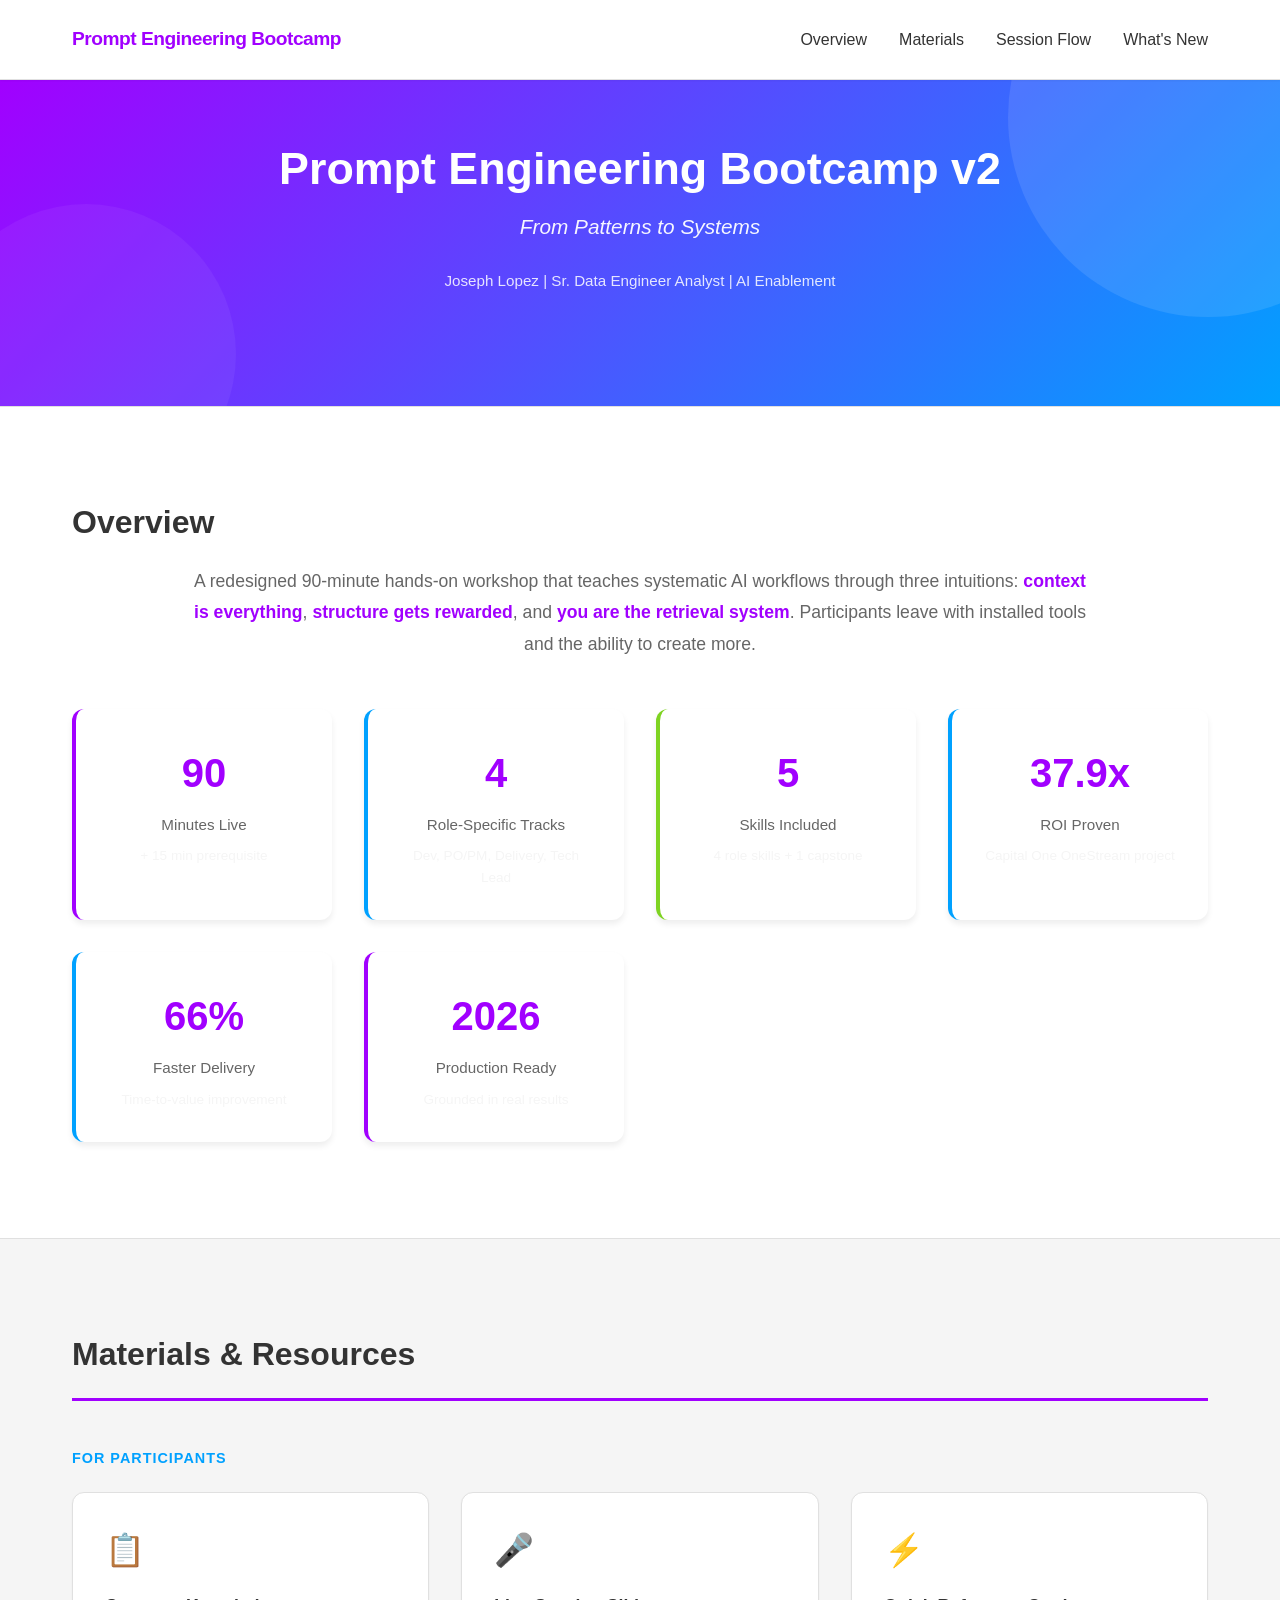
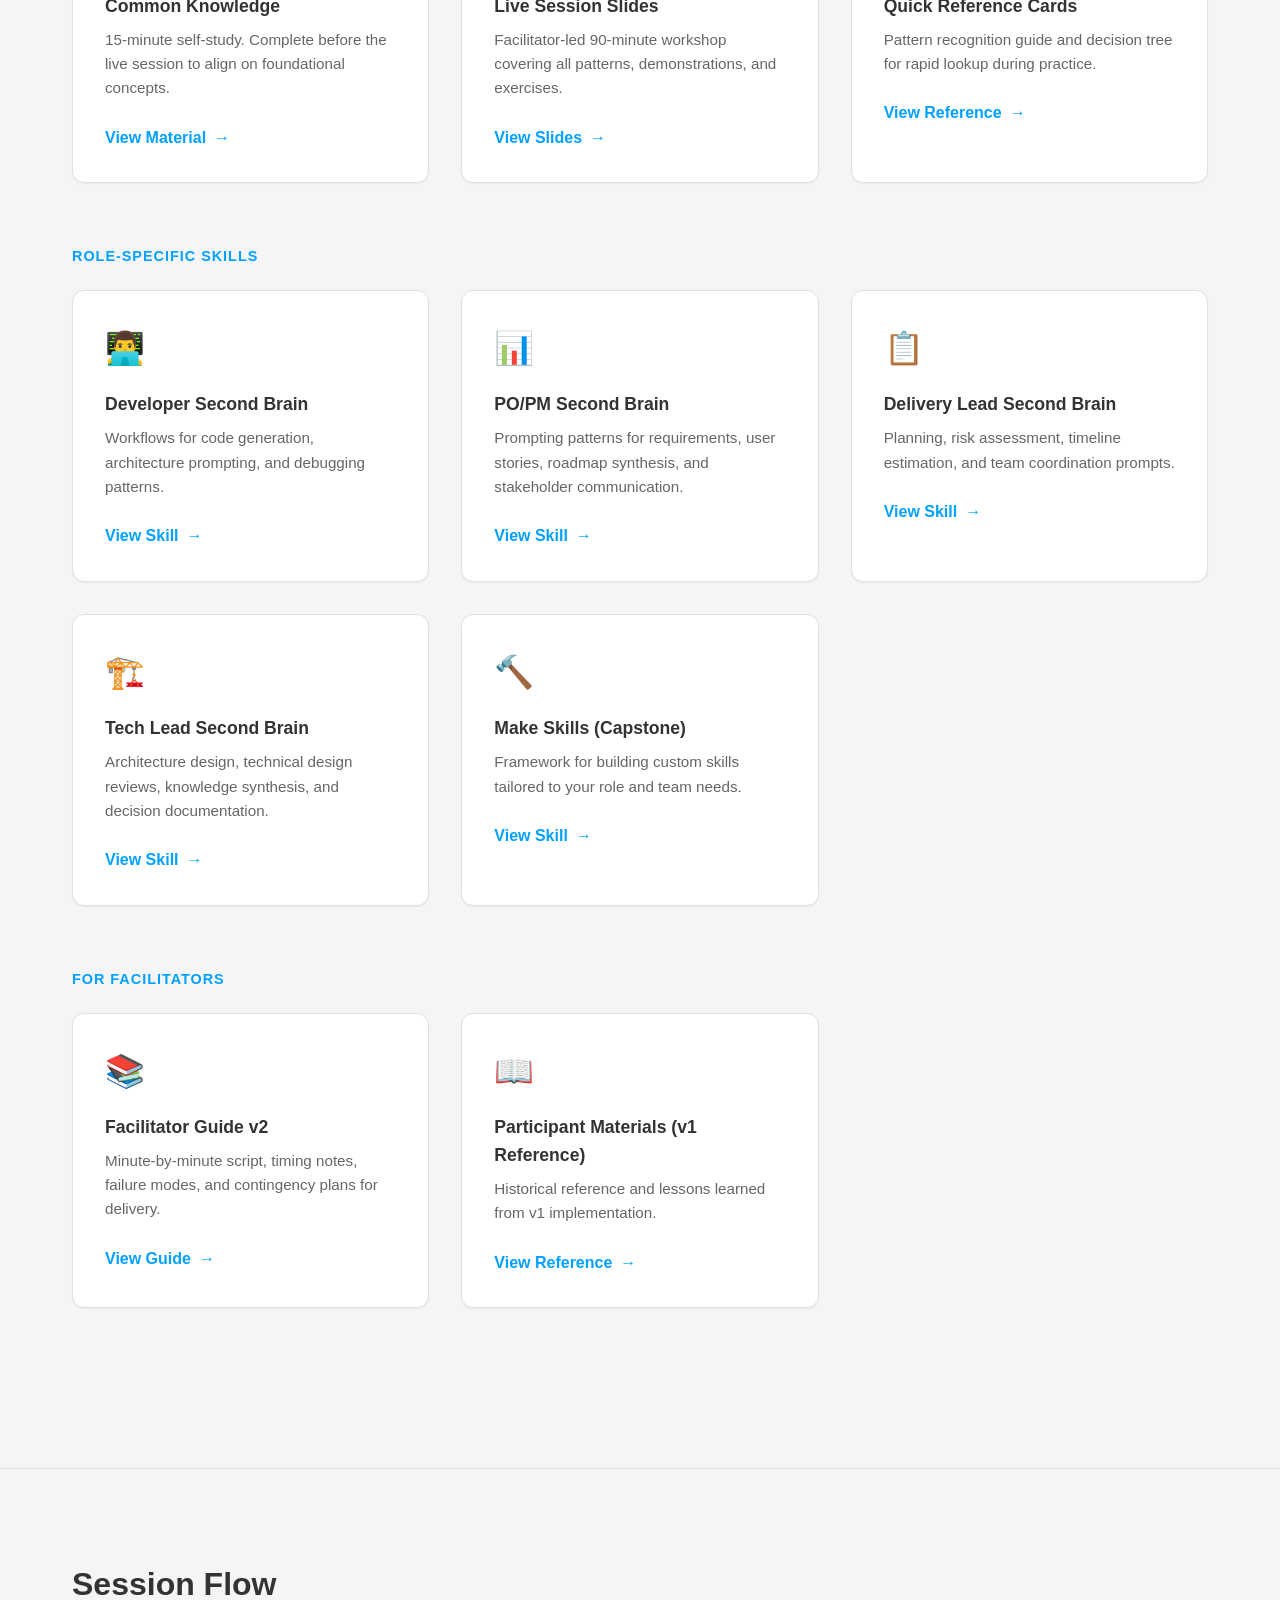
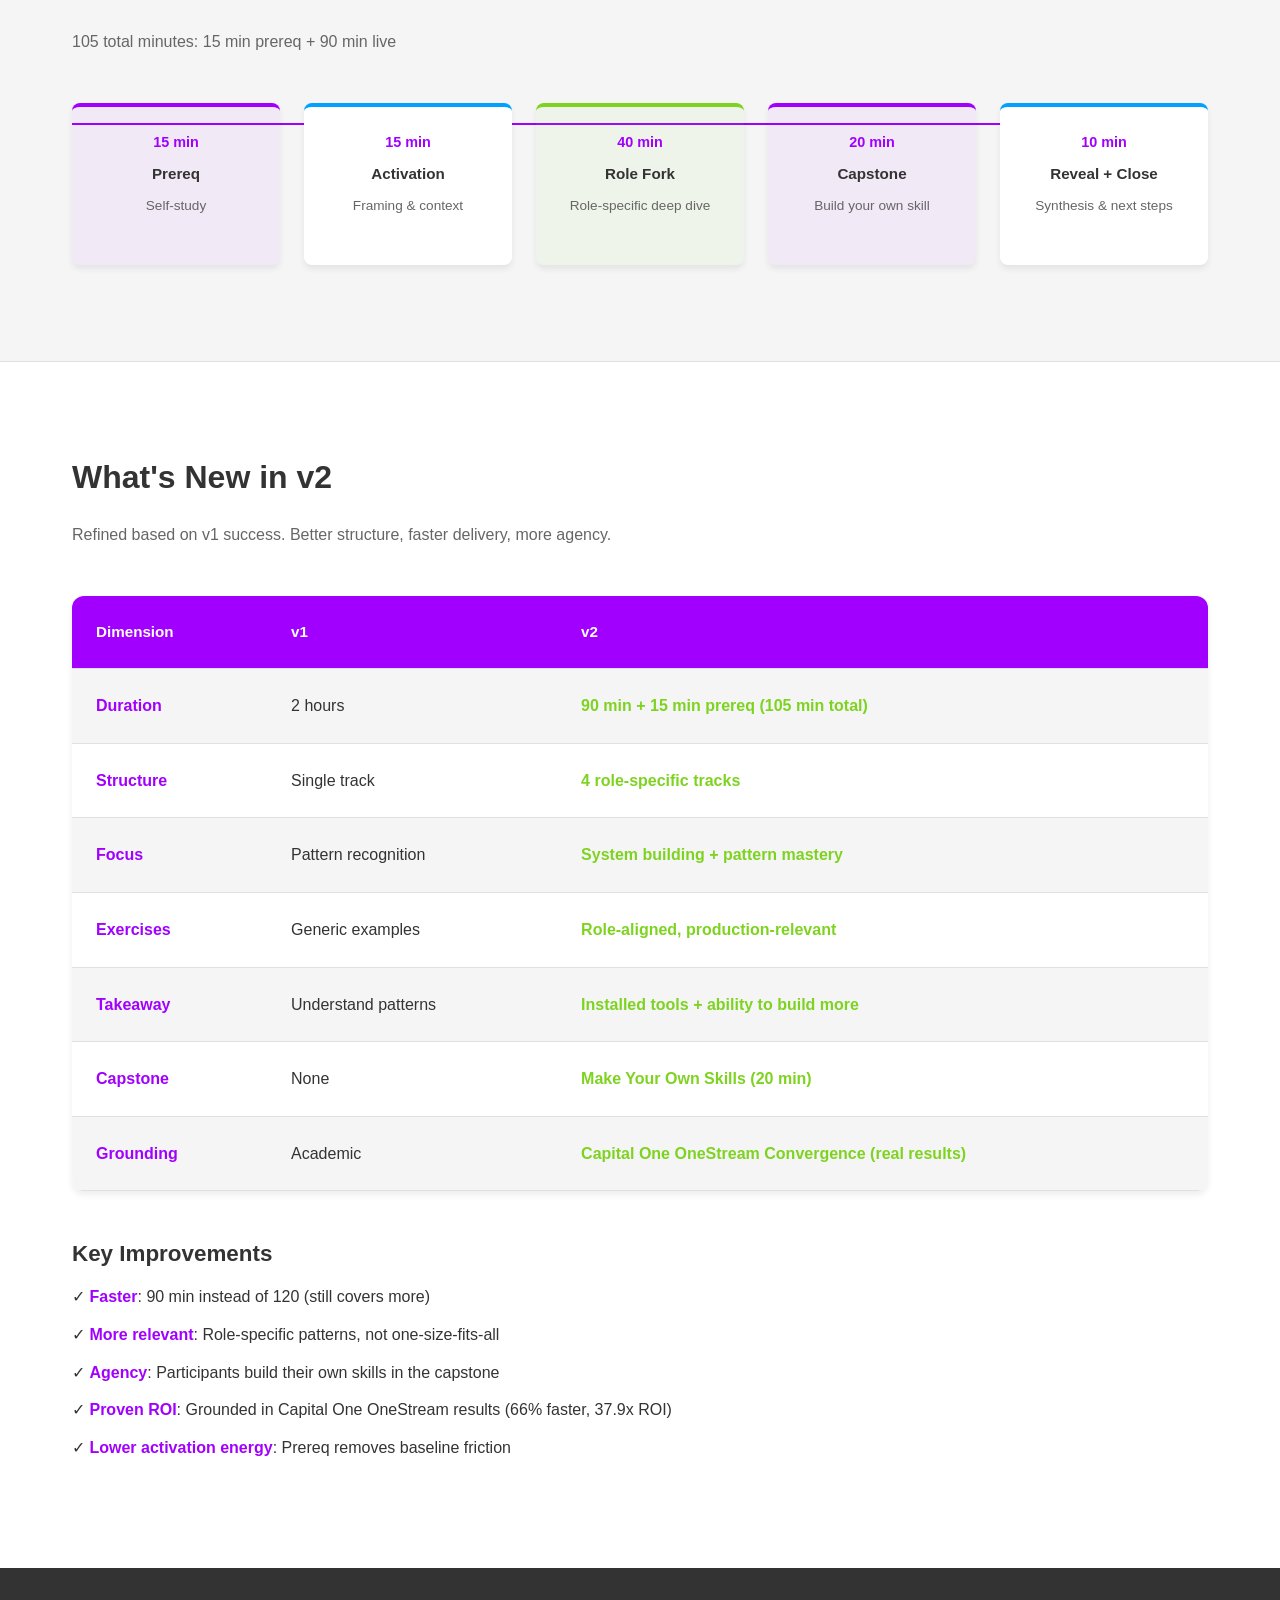
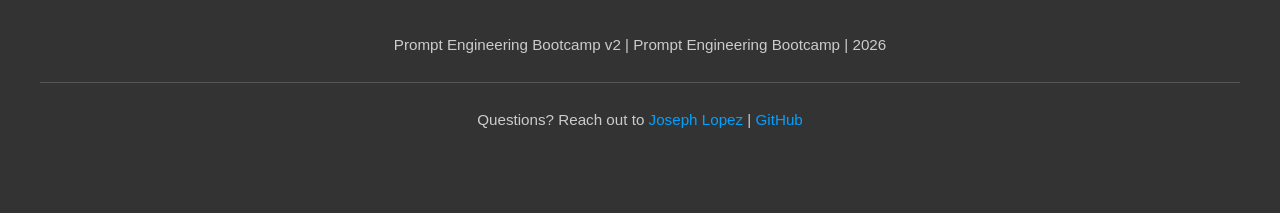
==== index.html @ 70ca4b30 "Remove Accenture branding from content — keep as generic workshop materials" ====
<!DOCTYPE html>
<html lang="en">
<head>
    <meta charset="UTF-8">
    <meta name="viewport" content="width=device-width, initial-scale=1.0">
    <title>Prompt Engineering Bootcamp v2 | Prompt Engineering Bootcamp</title>
    <style>
        /* ================================================================
           ACCENTURE BRAND COLORS & DESIGN SYSTEM
           ================================================================ */
        :root {
            --color-primary: #A100FF;
            --color-secondary: #00A1FF;
            --color-success: #7ED321;
            --color-warning: #FFB74D;
            --color-gray-dark: #333333;
            --color-gray-mid: #666666;
            --color-gray-light: #F5F5F5;
            --color-white: #FFFFFF;
            --color-bg: #FAFAFA;

            --font-family: -apple-system, BlinkMacSystemFont, 'Segoe UI', 'Roboto', 'Helvetica Neue', Arial, sans-serif;
            --font-mono: 'Courier New', 'Monaco', monospace;

            --spacing-xs: 0.5rem;
            --spacing-sm: 1rem;
            --spacing-md: 1.5rem;
            --spacing-lg: 2rem;
            --spacing-xl: 3rem;
            --spacing-2xl: 4rem;

            --shadow-sm: 0 1px 2px rgba(0, 0, 0, 0.05);
            --shadow-md: 0 4px 6px rgba(0, 0, 0, 0.07);
            --shadow-lg: 0 10px 15px rgba(0, 0, 0, 0.1);

            --border-radius: 8px;
            --border-radius-lg: 12px;
        }

        /* ================================================================
           RESET & BASE STYLES
           ================================================================ */
        * {
            margin: 0;
            padding: 0;
            box-sizing: border-box;
        }

        html {
            scroll-behavior: smooth;
        }

        body {
            font-family: var(--font-family);
            font-size: 1rem;
            line-height: 1.6;
            color: var(--color-gray-dark);
            background-color: var(--color-bg);
        }

        /* ================================================================
           TYPOGRAPHY
           ================================================================ */
        h1 {
            font-size: 3rem;
            font-weight: 700;
            line-height: 1.1;
            margin-bottom: var(--spacing-md);
            color: var(--color-gray-dark);
        }

        h2 {
            font-size: 2rem;
            font-weight: 600;
            line-height: 1.2;
            margin-bottom: var(--spacing-md);
            color: var(--color-gray-dark);
        }

        h3 {
            font-size: 1.4rem;
            font-weight: 600;
            line-height: 1.3;
            margin-bottom: var(--spacing-sm);
            color: var(--color-gray-dark);
        }

        p {
            margin-bottom: var(--spacing-md);
            line-height: 1.7;
        }

        a {
            color: var(--color-secondary);
            text-decoration: none;
            font-weight: 500;
            transition: color 0.2s ease;
        }

        a:hover {
            color: var(--color-primary);
            text-decoration: underline;
        }

        strong {
            color: var(--color-primary);
            font-weight: 600;
        }

        /* ================================================================
           HEADER / NAVIGATION
           ================================================================ */
        header {
            background: var(--color-white);
            border-bottom: 1px solid #E0E0E0;
            position: sticky;
            top: 0;
            z-index: 100;
            box-shadow: var(--shadow-sm);
        }

        nav {
            max-width: 1200px;
            margin: 0 auto;
            padding: var(--spacing-md) var(--spacing-lg);
            display: flex;
            justify-content: space-between;
            align-items: center;
        }

        .logo {
            font-size: 1.2rem;
            font-weight: 700;
            color: var(--color-primary);
            letter-spacing: -0.5px;
        }

        .nav-links {
            display: flex;
            gap: var(--spacing-lg);
            list-style: none;
        }

        .nav-links a {
            color: var(--color-gray-dark);
            font-weight: 500;
            transition: color 0.2s ease;
        }

        .nav-links a:hover {
            color: var(--color-primary);
            text-decoration: none;
        }

        @media (max-width: 768px) {
            .nav-links {
                display: none;
            }

            h1 {
                font-size: 2rem;
            }

            h2 {
                font-size: 1.5rem;
            }
        }

        /* ================================================================
           HERO SECTION
           ================================================================ */
        .hero {
            background: linear-gradient(135deg, var(--color-primary) 0%, var(--color-secondary) 100%);
            color: var(--color-white);
            padding: var(--spacing-2xl) var(--spacing-lg);
            text-align: center;
            position: relative;
            overflow: hidden;
        }

        .hero::before {
            content: '';
            position: absolute;
            top: -50%;
            right: -10%;
            width: 400px;
            height: 400px;
            background: rgba(255, 255, 255, 0.1);
            border-radius: 50%;
            pointer-events: none;
        }

        .hero::after {
            content: '';
            position: absolute;
            bottom: -30%;
            left: -5%;
            width: 300px;
            height: 300px;
            background: rgba(255, 255, 255, 0.05);
            border-radius: 50%;
            pointer-events: none;
        }

        .hero-content {
            max-width: 800px;
            margin: 0 auto;
            position: relative;
            z-index: 2;
        }

        .hero h1 {
            color: var(--color-white);
            margin-bottom: var(--spacing-sm);
            font-size: 2.8rem;
        }

        .hero .subtitle {
            font-size: 1.3rem;
            font-weight: 300;
            margin-bottom: var(--spacing-md);
            opacity: 0.95;
            font-style: italic;
        }

        .hero .byline {
            font-size: 0.95rem;
            opacity: 0.85;
            margin-bottom: var(--spacing-xl);
        }

        .cta-button {
            display: inline-block;
            background: var(--color-white);
            color: var(--color-primary);
            padding: var(--spacing-sm) var(--spacing-lg);
            border-radius: var(--border-radius);
            font-weight: 600;
            transition: all 0.3s ease;
            text-decoration: none;
            cursor: pointer;
            border: none;
            font-size: 1rem;
        }

        .cta-button:hover {
            transform: translateY(-2px);
            box-shadow: var(--shadow-lg);
            background: var(--color-gray-light);
        }

        /* ================================================================
           CONTAINER & SECTIONS
           ================================================================ */
        .container {
            max-width: 1200px;
            margin: 0 auto;
            padding: var(--spacing-lg);
        }

        section {
            padding: var(--spacing-2xl) 0;
            border-bottom: 1px solid #E0E0E0;
        }

        section:last-of-type {
            border-bottom: none;
        }

        section.light-bg {
            background: var(--color-gray-light);
        }

        /* ================================================================
           OVERVIEW / DESCRIPTION
           ================================================================ */
        .overview {
            background: var(--color-white);
        }

        .overview-description {
            font-size: 1.1rem;
            line-height: 1.8;
            color: var(--color-gray-mid);
            max-width: 900px;
            margin: 0 auto var(--spacing-xl);
            text-align: center;
        }

        /* ================================================================
           STAT CARDS / GRID
           ================================================================ */
        .stats-grid {
            display: grid;
            grid-template-columns: repeat(auto-fit, minmax(250px, 1fr));
            gap: var(--spacing-lg);
            margin-top: var(--spacing-xl);
        }

        .stat-card {
            background: var(--color-white);
            padding: var(--spacing-lg);
            border-radius: var(--border-radius-lg);
            text-align: center;
            box-shadow: var(--shadow-md);
            transition: transform 0.3s ease, box-shadow 0.3s ease;
            border-left: 4px solid var(--color-secondary);
        }

        .stat-card:hover {
            transform: translateY(-4px);
            box-shadow: var(--shadow-lg);
        }

        .stat-card.primary {
            border-left-color: var(--color-primary);
        }

        .stat-card.success {
            border-left-color: var(--color-success);
        }

        .stat-card .number {
            font-size: 2.5rem;
            font-weight: 700;
            color: var(--color-primary);
            margin-bottom: var(--spacing-xs);
        }

        .stat-card .label {
            font-size: 0.95rem;
            color: var(--color-gray-mid);
            font-weight: 500;
        }

        .stat-card .detail {
            font-size: 0.85rem;
            color: var(--color-gray-light);
            margin-top: var(--spacing-xs);
        }

        /* ================================================================
           MATERIALS SECTION
           ================================================================ */
        .materials {
            background: var(--color-white);
        }

        .materials h2 {
            border-bottom: 3px solid var(--color-primary);
            padding-bottom: var(--spacing-md);
            margin-bottom: var(--spacing-xl);
        }

        .materials-subsection {
            margin-bottom: var(--spacing-2xl);
        }

        .materials-subsection h3 {
            color: var(--color-secondary);
            text-transform: uppercase;
            font-size: 0.9rem;
            letter-spacing: 1px;
            margin-bottom: var(--spacing-md);
            font-weight: 700;
        }

        .card-grid {
            display: grid;
            grid-template-columns: repeat(auto-fill, minmax(300px, 1fr));
            gap: var(--spacing-lg);
        }

        .material-card {
            background: var(--color-white);
            border: 1px solid #E0E0E0;
            border-radius: var(--border-radius-lg);
            padding: var(--spacing-lg);
            transition: all 0.3s ease;
            box-shadow: var(--shadow-sm);
        }

        .material-card:hover {
            border-color: var(--color-secondary);
            box-shadow: var(--shadow-md);
            transform: translateY(-2px);
        }

        .material-card .icon {
            font-size: 2rem;
            margin-bottom: var(--spacing-sm);
        }

        .material-card h4 {
            font-size: 1.1rem;
            font-weight: 600;
            color: var(--color-gray-dark);
            margin-bottom: var(--spacing-xs);
        }

        .material-card .description {
            font-size: 0.95rem;
            color: var(--color-gray-mid);
            margin-bottom: var(--spacing-md);
            line-height: 1.6;
        }

        .material-card a {
            font-weight: 600;
            display: inline-flex;
            align-items: center;
            gap: 0.5rem;
        }

        .material-card a::after {
            content: '→';
            transition: transform 0.2s ease;
        }

        .material-card a:hover::after {
            transform: translateX(4px);
        }

        /* ================================================================
           SESSION FLOW TIMELINE
           ================================================================ */
        .flow-section {
            background: var(--color-gray-light);
        }

        .timeline {
            display: grid;
            grid-template-columns: repeat(auto-fit, minmax(150px, 1fr));
            gap: var(--spacing-md);
            margin-top: var(--spacing-xl);
            position: relative;
        }

        .timeline::before {
            content: '';
            position: absolute;
            top: 20px;
            left: 0;
            right: 0;
            height: 2px;
            background: var(--color-primary);
            z-index: 0;
        }

        @media (max-width: 768px) {
            .timeline::before {
                display: none;
            }
        }

        .timeline-item {
            background: var(--color-white);
            padding: var(--spacing-md);
            border-radius: var(--border-radius);
            position: relative;
            z-index: 1;
            text-align: center;
            box-shadow: var(--shadow-md);
            border-top: 4px solid var(--color-secondary);
        }

        .timeline-item.primary {
            border-top-color: var(--color-primary);
            background: rgba(161, 0, 255, 0.05);
        }

        .timeline-item.success {
            border-top-color: var(--color-success);
            background: rgba(126, 211, 33, 0.05);
        }

        .timeline-item .time {
            font-size: 0.9rem;
            font-weight: 700;
            color: var(--color-primary);
            margin-bottom: var(--spacing-xs);
        }

        .timeline-item .label {
            font-size: 0.95rem;
            font-weight: 600;
            color: var(--color-gray-dark);
        }

        /* ================================================================
           WHAT'S NEW COMPARISON
           ================================================================ */
        .whats-new {
            background: var(--color-white);
        }

        .comparison-table {
            width: 100%;
            border-collapse: collapse;
            margin-top: var(--spacing-xl);
            box-shadow: var(--shadow-md);
            border-radius: var(--border-radius-lg);
            overflow: hidden;
        }

        .comparison-table thead {
            background: var(--color-primary);
            color: var(--color-white);
        }

        .comparison-table th,
        .comparison-table td {
            padding: var(--spacing-md);
            text-align: left;
            border-bottom: 1px solid #E0E0E0;
        }

        .comparison-table th {
            font-weight: 600;
            font-size: 0.95rem;
        }

        .comparison-table tbody tr:nth-child(odd) {
            background: var(--color-gray-light);
        }

        .comparison-table tbody tr:hover {
            background: #F0F8FF;
        }

        .comparison-table .highlight {
            color: var(--color-success);
            font-weight: 600;
        }

        /* ================================================================
           FOOTER
           ================================================================ */
        footer {
            background: var(--color-gray-dark);
            color: var(--color-white);
            padding: var(--spacing-2xl) var(--spacing-lg);
            text-align: center;
            font-size: 0.95rem;
        }

        footer a {
            color: var(--color-secondary);
            text-decoration: none;
            transition: color 0.2s ease;
        }

        footer a:hover {
            color: var(--color-white);
            text-decoration: underline;
        }

        .footer-content {
            max-width: 1200px;
            margin: 0 auto;
        }

        .footer-text {
            margin-bottom: var(--spacing-sm);
            color: #CCCCCC;
        }

        .footer-divider {
            border: none;
            height: 1px;
            background: #555555;
            margin: var(--spacing-md) 0;
        }

        /* ================================================================
           RESPONSIVE DESIGN
           ================================================================ */
        @media (max-width: 768px) {
            :root {
                --spacing-2xl: 2.5rem;
                --spacing-xl: 2rem;
            }

            h1 {
                font-size: 2rem;
            }

            h2 {
                font-size: 1.4rem;
            }

            .hero {
                padding: var(--spacing-xl) var(--spacing-md);
            }

            .hero h1 {
                font-size: 1.8rem;
            }

            .hero .subtitle {
                font-size: 1.1rem;
            }

            .card-grid {
                grid-template-columns: 1fr;
            }

            .stats-grid {
                grid-template-columns: 1fr;
            }

            nav {
                padding: var(--spacing-md);
            }

            section {
                padding: var(--spacing-xl) 0;
            }

            .container {
                padding: var(--spacing-md);
            }
        }

        @media (max-width: 480px) {
            h1 {
                font-size: 1.5rem;
            }

            h2 {
                font-size: 1.2rem;
            }

            h3 {
                font-size: 1.1rem;
            }

            .hero .subtitle {
                font-size: 1rem;
            }

            .comparison-table th,
            .comparison-table td {
                padding: var(--spacing-sm);
                font-size: 0.9rem;
            }
        }

        /* ================================================================
           UTILITY CLASSES
           ================================================================ */
        .text-center {
            text-align: center;
        }

        .text-muted {
            color: var(--color-gray-mid);
        }

        .accent-primary {
            color: var(--color-primary);
        }

        .accent-secondary {
            color: var(--color-secondary);
        }

        .accent-success {
            color: var(--color-success);
        }

        .mt-lg {
            margin-top: var(--spacing-lg);
        }

        .mt-xl {
            margin-top: var(--spacing-xl);
        }

        .mb-lg {
            margin-bottom: var(--spacing-lg);
        }

        .mb-xl {
            margin-bottom: var(--spacing-xl);
        }
    </style>
</head>
<body>
    <!-- HEADER / NAVIGATION -->
    <header>
        <nav>
            <div class="logo">Prompt Engineering Bootcamp</div>
            <ul class="nav-links">
                <li><a href="#overview">Overview</a></li>
                <li><a href="#materials">Materials</a></li>
                <li><a href="#flow">Session Flow</a></li>
                <li><a href="#whats-new">What's New</a></li>
            </ul>
        </nav>
    </header>

    <!-- HERO SECTION -->
    <section class="hero">
        <div class="hero-content">
            <h1>Prompt Engineering Bootcamp v2</h1>
            <p class="subtitle">From Patterns to Systems</p>
            <p class="byline">Joseph Lopez | Sr. Data Engineer Analyst | AI Enablement</p>
        </div>
    </section>

    <!-- OVERVIEW SECTION -->
    <section id="overview" class="overview">
        <div class="container">
            <h2>Overview</h2>
            <p class="overview-description">
                A redesigned 90-minute hands-on workshop that teaches systematic AI workflows through three intuitions:
                <strong>context is everything</strong>, <strong>structure gets rewarded</strong>, and
                <strong>you are the retrieval system</strong>. Participants leave with installed tools and the ability to create more.
            </p>

            <div class="stats-grid">
                <div class="stat-card primary">
                    <div class="number">90</div>
                    <div class="label">Minutes Live</div>
                    <div class="detail">+ 15 min prerequisite</div>
                </div>
                <div class="stat-card">
                    <div class="number">4</div>
                    <div class="label">Role-Specific Tracks</div>
                    <div class="detail">Dev, PO/PM, Delivery, Tech Lead</div>
                </div>
                <div class="stat-card success">
                    <div class="number">5</div>
                    <div class="label">Skills Included</div>
                    <div class="detail">4 role skills + 1 capstone</div>
                </div>
                <div class="stat-card">
                    <div class="number">37.9x</div>
                    <div class="label">ROI Proven</div>
                    <div class="detail">Capital One OneStream project</div>
                </div>
                <div class="stat-card">
                    <div class="number">66%</div>
                    <div class="label">Faster Delivery</div>
                    <div class="detail">Time-to-value improvement</div>
                </div>
                <div class="stat-card primary">
                    <div class="number">2026</div>
                    <div class="label">Production Ready</div>
                    <div class="detail">Grounded in real results</div>
                </div>
            </div>
        </div>
    </section>

    <!-- MATERIALS SECTION -->
    <section id="materials" class="materials light-bg">
        <div class="container">
            <h2>Materials & Resources</h2>

            <!-- For Participants -->
            <div class="materials-subsection">
                <h3>For Participants</h3>
                <div class="card-grid">
                    <div class="material-card">
                        <div class="icon">📋</div>
                        <h4>Common Knowledge</h4>
                        <p class="description">15-minute self-study. Complete before the live session to align on foundational concepts.</p>
                        <a href="COMMON-KNOWLEDGE.html">View Material</a>
                    </div>

                    <div class="material-card">
                        <div class="icon">🎤</div>
                        <h4>Live Session Slides</h4>
                        <p class="description">Facilitator-led 90-minute workshop covering all patterns, demonstrations, and exercises.</p>
                        <a href="LIVE-SESSION-V2.html">View Slides</a>
                    </div>

                    <div class="material-card">
                        <div class="icon">⚡</div>
                        <h4>Quick Reference Cards</h4>
                        <p class="description">Pattern recognition guide and decision tree for rapid lookup during practice.</p>
                        <a href="quick-reference-cards.md">View Reference</a>
                    </div>
                </div>
            </div>

            <!-- Role-Specific Skills -->
            <div class="materials-subsection">
                <h3>Role-Specific Skills</h3>
                <div class="card-grid">
                    <div class="material-card">
                        <div class="icon">👨‍💻</div>
                        <h4>Developer Second Brain</h4>
                        <p class="description">Workflows for code generation, architecture prompting, and debugging patterns.</p>
                        <a href="skills/dev-second-brain/SKILL.md">View Skill</a>
                    </div>

                    <div class="material-card">
                        <div class="icon">📊</div>
                        <h4>PO/PM Second Brain</h4>
                        <p class="description">Prompting patterns for requirements, user stories, roadmap synthesis, and stakeholder communication.</p>
                        <a href="skills/po-second-brain/SKILL.md">View Skill</a>
                    </div>

                    <div class="material-card">
                        <div class="icon">📋</div>
                        <h4>Delivery Lead Second Brain</h4>
                        <p class="description">Planning, risk assessment, timeline estimation, and team coordination prompts.</p>
                        <a href="skills/dl-second-brain/SKILL.md">View Skill</a>
                    </div>

                    <div class="material-card">
                        <div class="icon">🏗️</div>
                        <h4>Tech Lead Second Brain</h4>
                        <p class="description">Architecture design, technical design reviews, knowledge synthesis, and decision documentation.</p>
                        <a href="skills/tl-second-brain/SKILL.md">View Skill</a>
                    </div>

                    <div class="material-card">
                        <div class="icon">🔨</div>
                        <h4>Make Skills (Capstone)</h4>
                        <p class="description">Framework for building custom skills tailored to your role and team needs.</p>
                        <a href="skills/make-skills/SKILL.md">View Skill</a>
                    </div>
                </div>
            </div>

            <!-- For Facilitators -->
            <div class="materials-subsection">
                <h3>For Facilitators</h3>
                <div class="card-grid">
                    <div class="material-card">
                        <div class="icon">📚</div>
                        <h4>Facilitator Guide v2</h4>
                        <p class="description">Minute-by-minute script, timing notes, failure modes, and contingency plans for delivery.</p>
                        <a href="FACILITATOR-GUIDE-V2.md">View Guide</a>
                    </div>

                    <div class="material-card">
                        <div class="icon">📖</div>
                        <h4>Participant Materials (v1 Reference)</h4>
                        <p class="description">Historical reference and lessons learned from v1 implementation.</p>
                        <a href="participant-materials.md">View Reference</a>
                    </div>
                </div>
            </div>
        </div>
    </section>

    <!-- SESSION FLOW SECTION -->
    <section id="flow" class="flow-section">
        <div class="container">
            <h2>Session Flow</h2>
            <p class="text-muted">105 total minutes: 15 min prereq + 90 min live</p>

            <div class="timeline">
                <div class="timeline-item primary">
                    <div class="time">15 min</div>
                    <div class="label">Prereq</div>
                    <p style="font-size: 0.85rem; margin-top: 0.5rem; color: var(--color-gray-mid);">Self-study</p>
                </div>

                <div class="timeline-item">
                    <div class="time">15 min</div>
                    <div class="label">Activation</div>
                    <p style="font-size: 0.85rem; margin-top: 0.5rem; color: var(--color-gray-mid);">Framing & context</p>
                </div>

                <div class="timeline-item success">
                    <div class="time">40 min</div>
                    <div class="label">Role Fork</div>
                    <p style="font-size: 0.85rem; margin-top: 0.5rem; color: var(--color-gray-mid);">Role-specific deep dive</p>
                </div>

                <div class="timeline-item primary">
                    <div class="time">20 min</div>
                    <div class="label">Capstone</div>
                    <p style="font-size: 0.85rem; margin-top: 0.5rem; color: var(--color-gray-mid);">Build your own skill</p>
                </div>

                <div class="timeline-item">
                    <div class="time">10 min</div>
                    <div class="label">Reveal + Close</div>
                    <p style="font-size: 0.85rem; margin-top: 0.5rem; color: var(--color-gray-mid);">Synthesis & next steps</p>
                </div>
            </div>
        </div>
    </section>

    <!-- WHAT'S NEW SECTION -->
    <section id="whats-new" class="whats-new">
        <div class="container">
            <h2>What's New in v2</h2>
            <p class="text-muted">Refined based on v1 success. Better structure, faster delivery, more agency.</p>

            <table class="comparison-table">
                <thead>
                    <tr>
                        <th>Dimension</th>
                        <th>v1</th>
                        <th>v2</th>
                    </tr>
                </thead>
                <tbody>
                    <tr>
                        <td><strong>Duration</strong></td>
                        <td>2 hours</td>
                        <td><span class="highlight">90 min + 15 min prereq (105 min total)</span></td>
                    </tr>
                    <tr>
                        <td><strong>Structure</strong></td>
                        <td>Single track</td>
                        <td><span class="highlight">4 role-specific tracks</span></td>
                    </tr>
                    <tr>
                        <td><strong>Focus</strong></td>
                        <td>Pattern recognition</td>
                        <td><span class="highlight">System building + pattern mastery</span></td>
                    </tr>
                    <tr>
                        <td><strong>Exercises</strong></td>
                        <td>Generic examples</td>
                        <td><span class="highlight">Role-aligned, production-relevant</span></td>
                    </tr>
                    <tr>
                        <td><strong>Takeaway</strong></td>
                        <td>Understand patterns</td>
                        <td><span class="highlight">Installed tools + ability to build more</span></td>
                    </tr>
                    <tr>
                        <td><strong>Capstone</strong></td>
                        <td>None</td>
                        <td><span class="highlight">Make Your Own Skills (20 min)</span></td>
                    </tr>
                    <tr>
                        <td><strong>Grounding</strong></td>
                        <td>Academic</td>
                        <td><span class="highlight">Capital One OneStream Convergence (real results)</span></td>
                    </tr>
                </tbody>
            </table>

            <div class="mt-xl">
                <h3>Key Improvements</h3>
                <ul style="list-style: none; padding: 0;">
                    <li style="margin-bottom: 0.75rem;">✓ <strong>Faster</strong>: 90 min instead of 120 (still covers more)</li>
                    <li style="margin-bottom: 0.75rem;">✓ <strong>More relevant</strong>: Role-specific patterns, not one-size-fits-all</li>
                    <li style="margin-bottom: 0.75rem;">✓ <strong>Agency</strong>: Participants build their own skills in the capstone</li>
                    <li style="margin-bottom: 0.75rem;">✓ <strong>Proven ROI</strong>: Grounded in Capital One OneStream results (66% faster, 37.9x ROI)</li>
                    <li style="margin-bottom: 0.75rem;">✓ <strong>Lower activation energy</strong>: Prereq removes baseline friction</li>
                </ul>
            </div>
        </div>
    </section>

    <!-- FOOTER -->
    <footer>
        <div class="footer-content">
            <p class="footer-text">Prompt Engineering Bootcamp v2 | Prompt Engineering Bootcamp | 2026</p>
            <hr class="footer-divider">
            <p class="footer-text">
                Questions? Reach out to <a href="mailto:joseph.r.lopez@example.com">Joseph Lopez</a> |
                <a href="https://github.com/josephrobertlopez/PromptEngineeringBootcamp" target="_blank">GitHub</a>
            </p>
        </div>
    </footer>
</body>
</html>
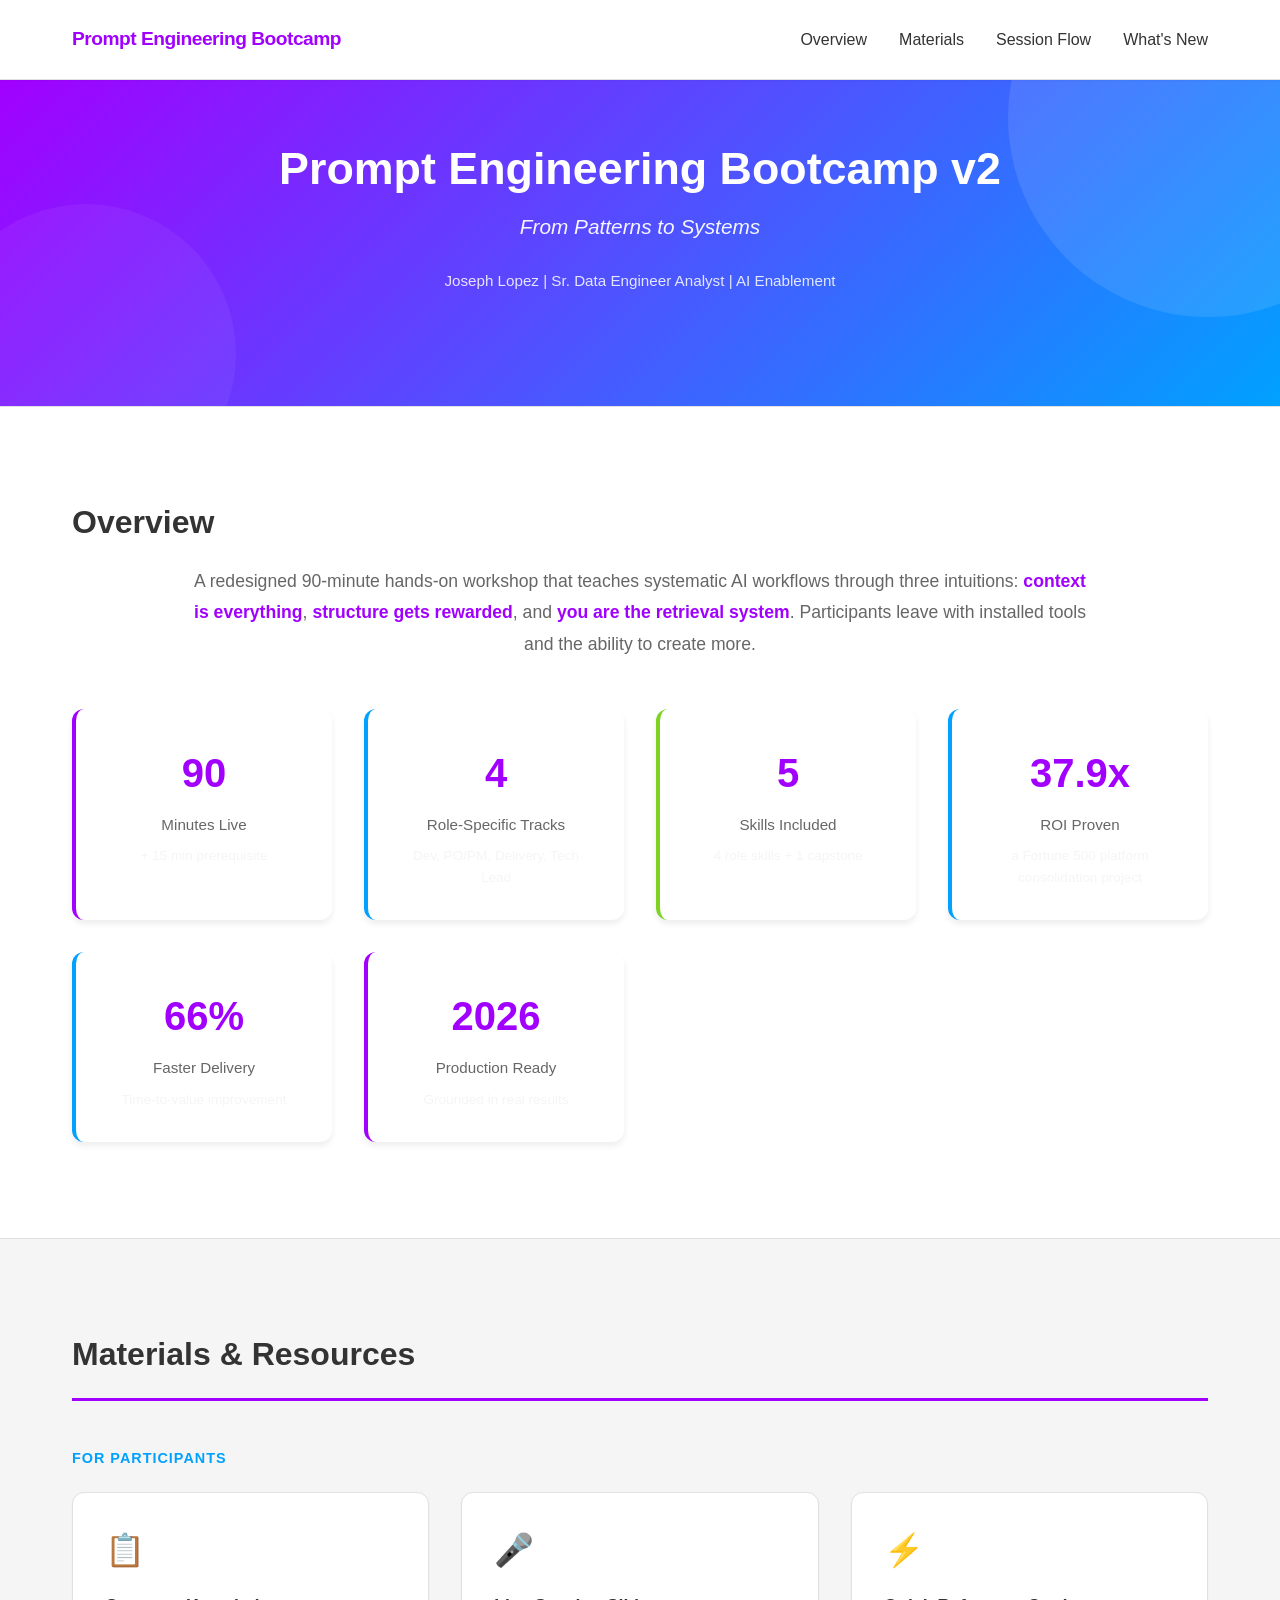
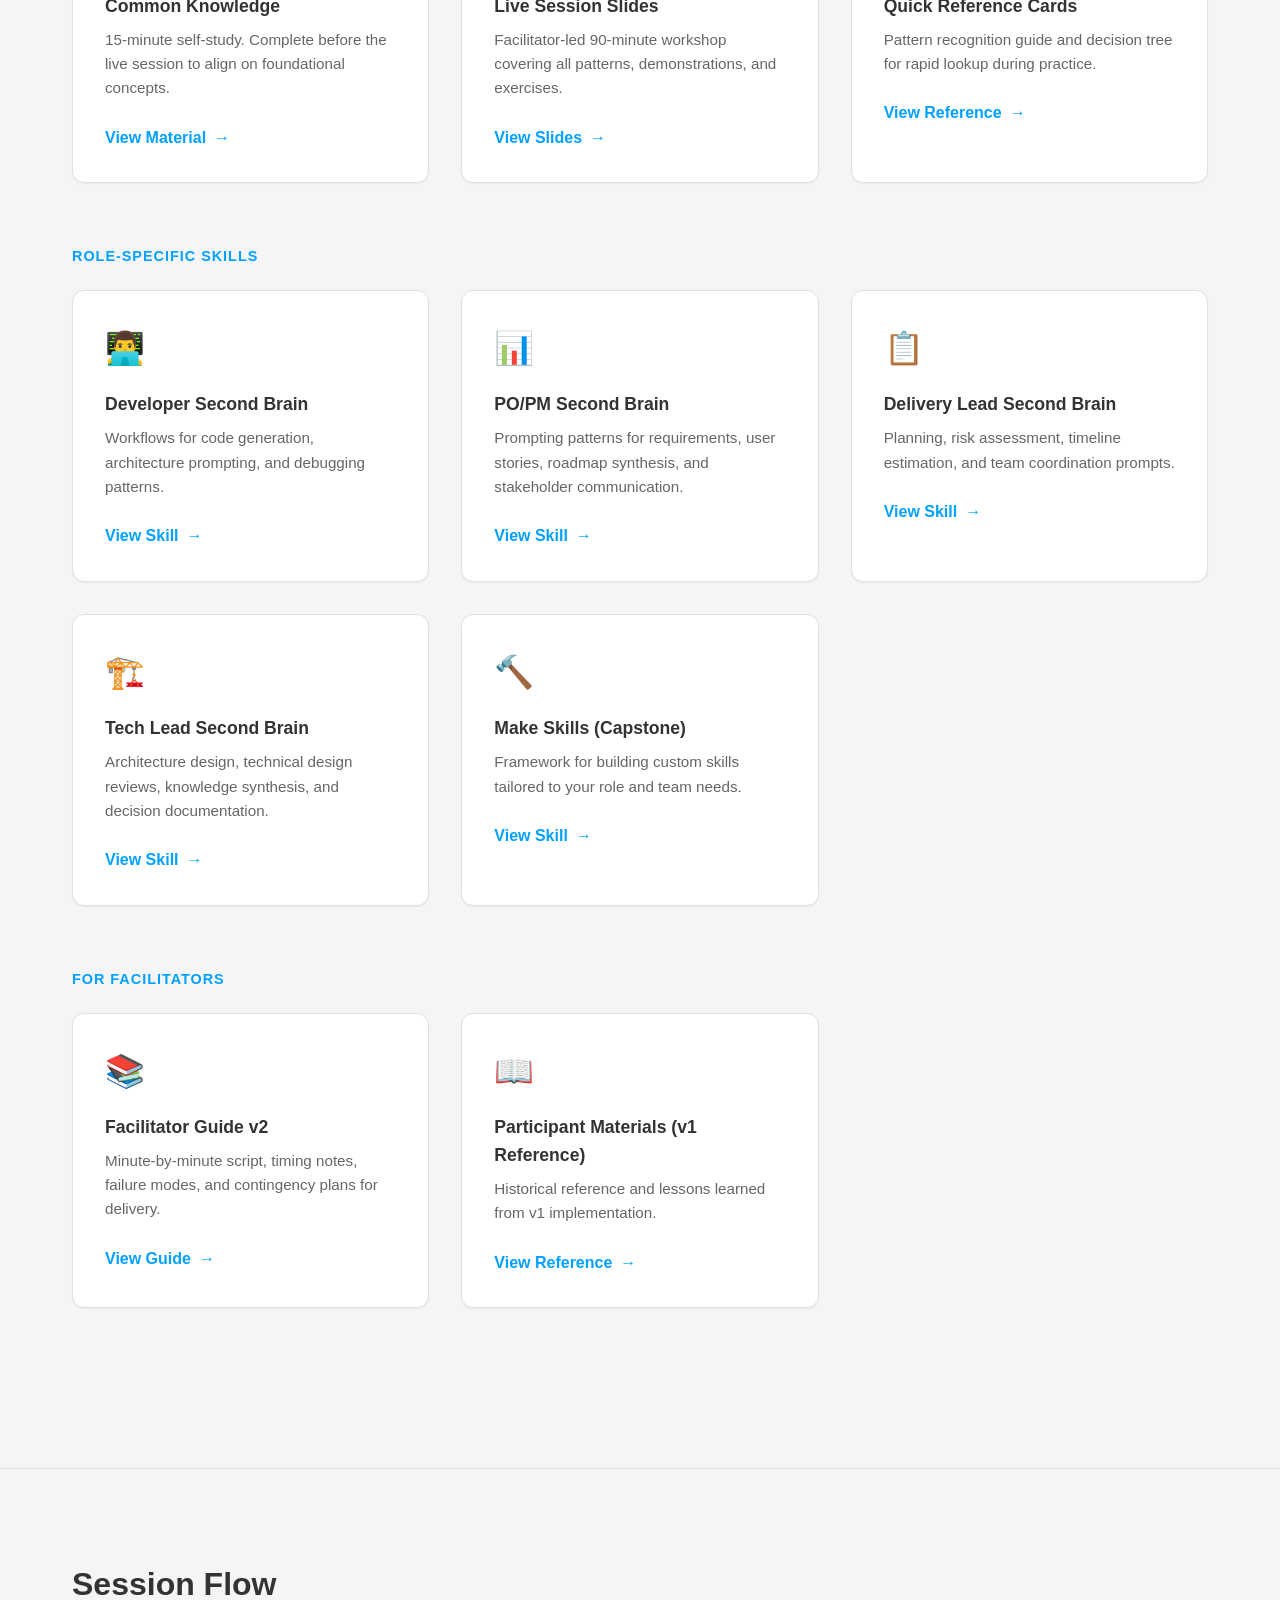
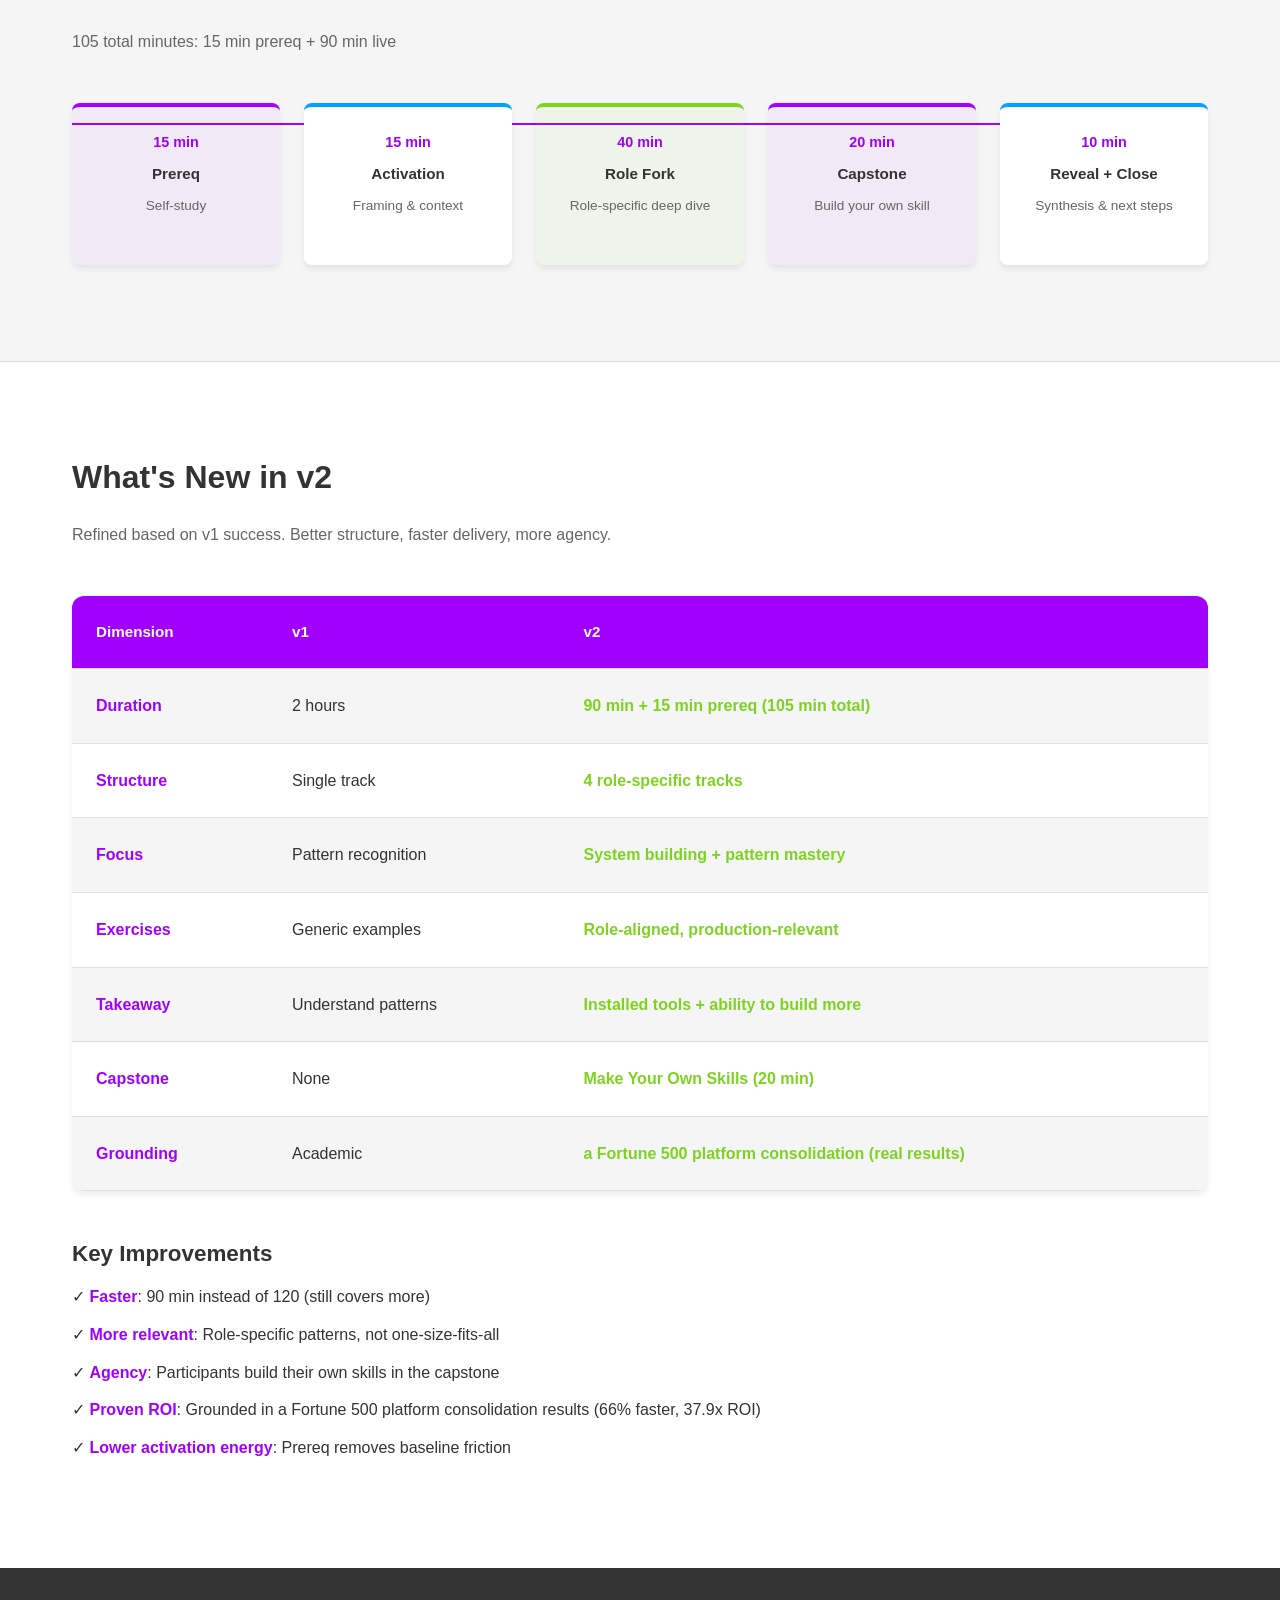
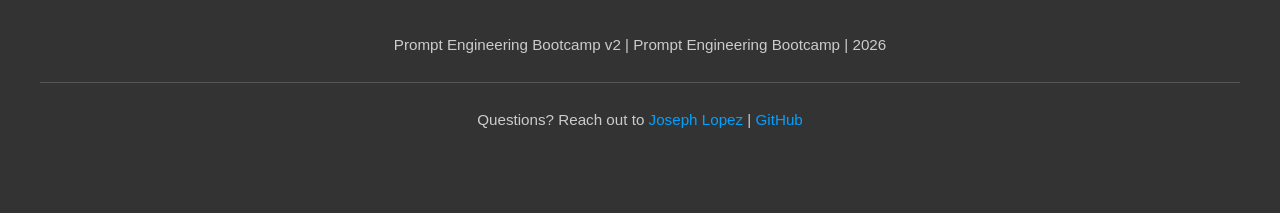
==== commit 5d6c1c26: "Strip all remaining client refs: Capital One, OneStream, Workday, Gustavo" ====
--- a/index.html
+++ b/index.html
@@ -6,7 +6,7 @@
     <title>Prompt Engineering Bootcamp v2 | Prompt Engineering Bootcamp</title>
     <style>
         /* ================================================================
-           ACCENTURE BRAND COLORS & DESIGN SYSTEM
+           BRAND COLORS & DESIGN SYSTEM
            ================================================================ */
         :root {
             --color-primary: #A100FF;
@@ -738,7 +738,7 @@
                 <div class="stat-card">
                     <div class="number">37.9x</div>
                     <div class="label">ROI Proven</div>
-                    <div class="detail">Capital One OneStream project</div>
+                    <div class="detail">a Fortune 500 platform consolidation project</div>
                 </div>
                 <div class="stat-card">
                     <div class="number">66%</div>
@@ -937,7 +937,7 @@
                     <tr>
                         <td><strong>Grounding</strong></td>
                         <td>Academic</td>
-                        <td><span class="highlight">Capital One OneStream Convergence (real results)</span></td>
+                        <td><span class="highlight">a Fortune 500 platform consolidation (real results)</span></td>
                     </tr>
                 </tbody>
             </table>
@@ -948,7 +948,7 @@
                     <li style="margin-bottom: 0.75rem;">✓ <strong>Faster</strong>: 90 min instead of 120 (still covers more)</li>
                     <li style="margin-bottom: 0.75rem;">✓ <strong>More relevant</strong>: Role-specific patterns, not one-size-fits-all</li>
                     <li style="margin-bottom: 0.75rem;">✓ <strong>Agency</strong>: Participants build their own skills in the capstone</li>
-                    <li style="margin-bottom: 0.75rem;">✓ <strong>Proven ROI</strong>: Grounded in Capital One OneStream results (66% faster, 37.9x ROI)</li>
+                    <li style="margin-bottom: 0.75rem;">✓ <strong>Proven ROI</strong>: Grounded in a Fortune 500 platform consolidation results (66% faster, 37.9x ROI)</li>
                     <li style="margin-bottom: 0.75rem;">✓ <strong>Lower activation energy</strong>: Prereq removes baseline friction</li>
                 </ul>
             </div>
